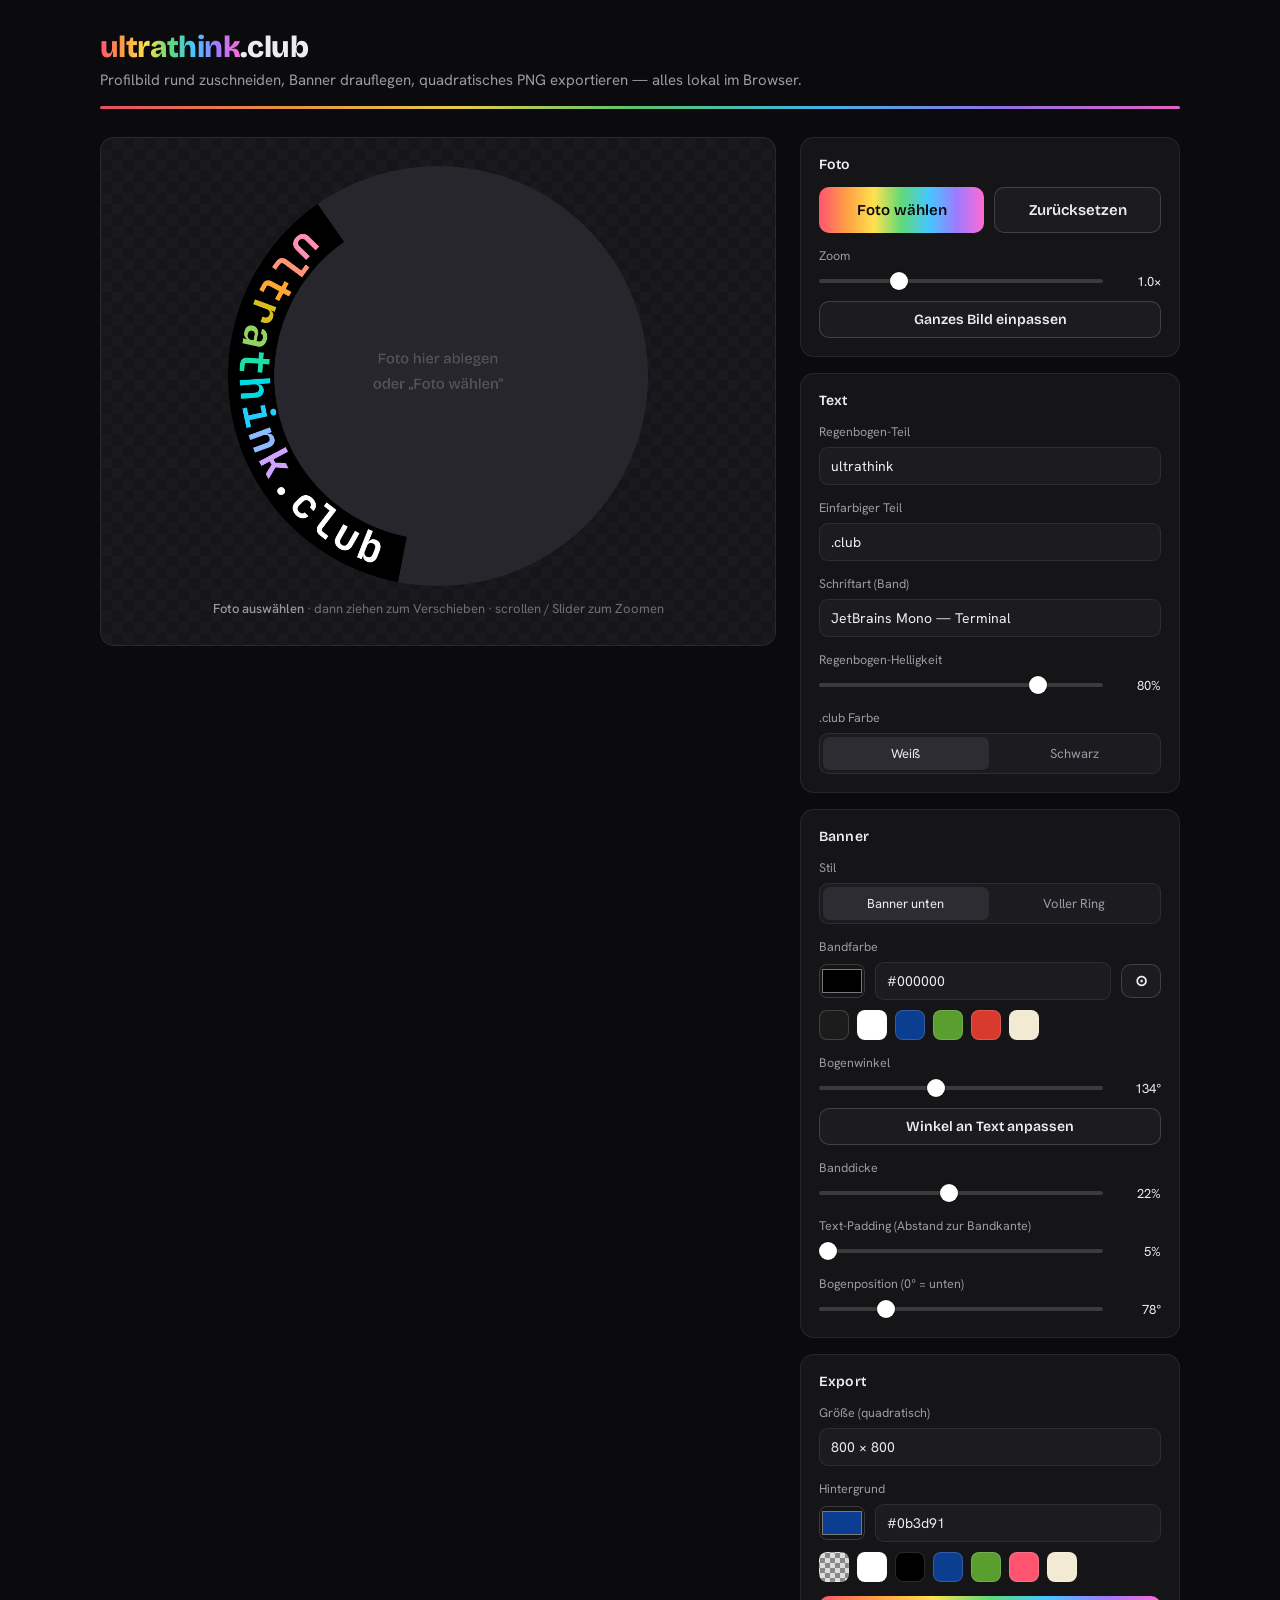
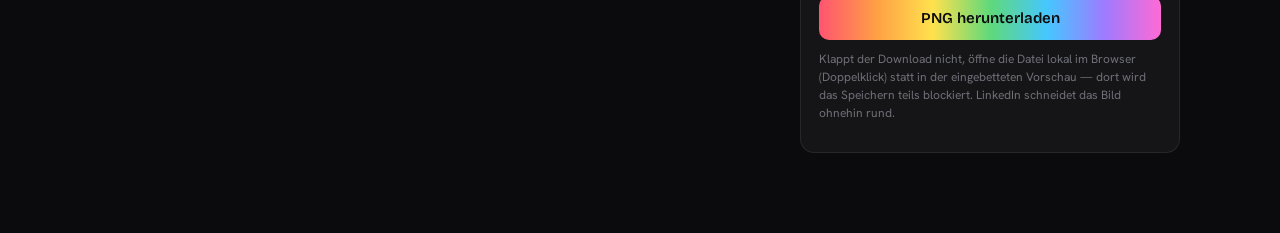
==== avatar/index.html @ 06ddab55 "feat: add avatar/banner generator page Co-Authored-By: Claude Opus 4.8 (1M context) <noreply@anthrop" ====
<!doctype html>
<html lang="de">
    <head>
        <meta charset="utf-8" />
        <meta name="viewport" content="width=device-width, initial-scale=1" />
        <title>ultrathink.club — Profilbild-Banner</title>
        <link rel="preconnect" href="https://fonts.googleapis.com" />
        <link rel="preconnect" href="https://fonts.gstatic.com" crossorigin />
        <link
            href="https://fonts.googleapis.com/css2?family=Bricolage+Grotesque:opsz,wght@12..96,400;12..96,600;12..96,800&family=Hanken+Grotesk:wght@400;500;600&display=swap"
            rel="stylesheet"
        />
        <link
            href="https://fonts.googleapis.com/css2?family=JetBrains+Mono:wght@400;700;800&family=Fira+Code:wght@400;700&display=swap"
            rel="stylesheet"
        />
        <style>
            :root {
                --bg: #0b0b0d;
                --panel: #151517;
                --panel2: #1c1c20;
                --line: rgba(255, 255, 255, 0.08);
                --line2: rgba(255, 255, 255, 0.16);
                --text: #ededf0;
                --muted: #9a9aa3;
                --muted2: #6f6f78;
                --rainbow: linear-gradient(
                    90deg,
                    #ff5470,
                    #ff9f45,
                    #ffe14d,
                    #5fd97a,
                    #46c7ff,
                    #9d7bff,
                    #ff6ad5
                );
                --radius: 14px;
            }
            * {
                box-sizing: border-box;
            }
            html,
            body {
                margin: 0;
            }
            body {
                background: var(--bg);
                color: var(--text);
                font-family: "Hanken Grotesk", sans-serif;
                -webkit-font-smoothing: antialiased;
                min-height: 100vh;
                padding: 32px 20px 64px;
            }
            .rainbow-text {
                background: var(--rainbow);
                -webkit-background-clip: text;
                background-clip: text;
                color: transparent;
            }
            header {
                max-width: 1080px;
                margin: 0 auto 28px;
            }
            .wordmark {
                font-family: "Bricolage Grotesque", sans-serif;
                font-weight: 800;
                font-size: 30px;
                letter-spacing: -0.02em;
                line-height: 1;
            }
            .wordmark .dot {
                color: var(--text);
            }
            header p {
                margin: 8px 0 0;
                color: var(--muted);
                font-size: 15px;
            }
            header .bar {
                height: 3px;
                width: 100%;
                max-width: 1080px;
                margin: 16px auto 0;
                border-radius: 3px;
                background: var(--rainbow);
                opacity: 0.9;
            }

            .layout {
                max-width: 1080px;
                margin: 0 auto;
                display: grid;
                grid-template-columns: 1fr 380px;
                gap: 24px;
                align-items: start;
            }
            @media (max-width: 860px) {
                .layout {
                    grid-template-columns: 1fr;
                }
            }

            /* preview */
            .stage {
                background:
                    linear-gradient(45deg, #1a1a1e 25%, transparent 25%),
                    linear-gradient(-45deg, #1a1a1e 25%, transparent 25%),
                    linear-gradient(45deg, transparent 75%, #1a1a1e 75%),
                    linear-gradient(-45deg, transparent 75%, #1a1a1e 75%);
                background-size: 22px 22px;
                background-position:
                    0 0,
                    0 11px,
                    11px -11px,
                    -11px 0;
                background-color: #161619;
                border: 1px solid var(--line);
                border-radius: var(--radius);
                padding: 28px;
                display: flex;
                flex-direction: column;
                align-items: center;
                gap: 14px;
            }
            .canvas-wrap {
                position: relative;
                width: 100%;
                max-width: 420px;
                aspect-ratio: 1/1;
            }
            canvas {
                width: 100%;
                height: 100%;
                display: block;
                border-radius: 8px;
                cursor: grab;
                touch-action: none;
                user-select: none;
                -webkit-user-drag: none;
            }
            canvas.dragging {
                cursor: grabbing;
            }
            .hint {
                color: var(--muted2);
                font-size: 13px;
                text-align: center;
            }
            .hint b {
                color: var(--muted);
                font-weight: 500;
            }

            /* controls */
            .panel {
                background: var(--panel);
                border: 1px solid var(--line);
                border-radius: var(--radius);
                padding: 18px;
                margin-bottom: 16px;
            }
            .panel h2 {
                font-family: "Bricolage Grotesque", sans-serif;
                font-weight: 600;
                font-size: 14px;
                margin: 0 0 14px;
                color: var(--text);
                letter-spacing: 0.01em;
            }
            .field {
                margin-bottom: 14px;
            }
            .field:last-child {
                margin-bottom: 0;
            }
            label.lbl {
                display: block;
                font-size: 12.5px;
                color: var(--muted);
                margin-bottom: 7px;
            }
            .row {
                display: flex;
                gap: 10px;
                align-items: center;
            }

            input[type="text"],
            select {
                width: 100%;
                background: var(--panel2);
                border: 1px solid var(--line);
                color: var(--text);
                border-radius: 9px;
                padding: 9px 11px;
                font-family: inherit;
                font-size: 14px;
                outline: none;
            }
            input[type="text"]:focus,
            select:focus {
                border-color: var(--line2);
            }
            select {
                appearance: none;
                cursor: pointer;
            }

            input[type="range"] {
                -webkit-appearance: none;
                width: 100%;
                height: 4px;
                border-radius: 4px;
                background: var(--line2);
                outline: none;
                margin: 8px 0;
            }
            input[type="range"]::-webkit-slider-thumb {
                -webkit-appearance: none;
                width: 18px;
                height: 18px;
                border-radius: 50%;
                background: #fff;
                cursor: pointer;
                border: 0;
                box-shadow: 0 0 0 1px rgba(0, 0, 0, 0.3);
            }
            input[type="range"]::-moz-range-thumb {
                width: 18px;
                height: 18px;
                border-radius: 50%;
                background: #fff;
                cursor: pointer;
                border: 0;
            }
            .range-row {
                display: flex;
                align-items: center;
                gap: 12px;
            }
            .range-row .val {
                font-size: 13px;
                color: var(--text);
                min-width: 46px;
                text-align: right;
                font-variant-numeric: tabular-nums;
            }

            .seg {
                display: inline-flex;
                width: 100%;
                background: var(--panel2);
                border: 1px solid var(--line);
                border-radius: 9px;
                padding: 3px;
                gap: 3px;
            }
            .seg button {
                flex: 1;
                background: transparent;
                border: 0;
                color: var(--muted);
                font-family: inherit;
                font-size: 13px;
                padding: 8px 6px;
                border-radius: 7px;
                cursor: pointer;
                transition: 0.12s;
            }
            .seg button.on {
                background: #2c2c32;
                color: var(--text);
            }

            .swatches {
                display: flex;
                gap: 8px;
                align-items: center;
                flex-wrap: wrap;
            }
            .swatch {
                width: 30px;
                height: 30px;
                border-radius: 8px;
                border: 1px solid var(--line2);
                cursor: pointer;
                padding: 0;
            }
            .swatch.on {
                box-shadow:
                    0 0 0 2px var(--bg),
                    0 0 0 4px #fff;
            }
            .swatch.transp {
                background:
                    linear-gradient(45deg, #888 25%, transparent 25%),
                    linear-gradient(-45deg, #888 25%, transparent 25%),
                    linear-gradient(45deg, transparent 75%, #888 75%),
                    linear-gradient(-45deg, transparent 75%, #888 75%);
                background-size: 10px 10px;
                background-position:
                    0 0,
                    0 5px,
                    5px -5px,
                    -5px 0;
                background-color: #ddd;
            }
            .color-row {
                display: flex;
                gap: 10px;
                align-items: center;
                margin-bottom: 10px;
            }
            input[type="color"] {
                flex: 0 0 46px;
                width: 46px;
                height: 34px;
                padding: 0;
                border: 1px solid var(--line2);
                border-radius: 8px;
                background: none;
                cursor: pointer;
            }
            .hexinput {
                flex: 1 1 auto;
                min-width: 0;
            }

            .btn {
                width: 100%;
                border: 0;
                border-radius: 10px;
                padding: 13px;
                font-family: "Bricolage Grotesque", sans-serif;
                font-weight: 600;
                font-size: 15px;
                cursor: pointer;
                color: #0b0b0d;
                background: var(--rainbow);
            }
            .btn:active {
                transform: scale(0.99);
            }
            .btn.ghost {
                background: var(--panel2);
                color: var(--text);
                border: 1px solid var(--line2);
            }
            .btn.ghost:hover {
                border-color: #444;
            }
            .file-row {
                display: flex;
                gap: 10px;
            }
            .file-row .btn {
                flex: 1;
            }
            input[type="file"] {
                display: none;
            }
            .note {
                font-size: 12px;
                color: var(--muted2);
                margin-top: 10px;
                line-height: 1.5;
            }
        </style>
    </head>
    <body>
        <header>
            <div class="wordmark">
                <span class="rainbow-text">ultrathink</span
                ><span class="dot">.club</span>
            </div>
            <p>
                Profilbild rund zuschneiden, Banner drauflegen, quadratisches
                PNG exportieren — alles lokal im Browser.
            </p>
            <div class="bar"></div>
        </header>

        <div class="layout">
            <div class="stage">
                <div class="canvas-wrap">
                    <canvas id="cv" width="800" height="800"></canvas>
                </div>
                <div class="hint" id="hint">
                    <b>Foto auswählen</b> · dann ziehen zum Verschieben ·
                    scrollen / Slider zum Zoomen
                </div>
            </div>

            <div>
                <div class="panel">
                    <h2>Foto</h2>
                    <div class="file-row">
                        <button class="btn" id="pick">Foto wählen</button>
                        <button class="btn ghost" id="clear">
                            Zurücksetzen
                        </button>
                    </div>
                    <input type="file" id="file" accept="image/*" />
                    <div class="field" style="margin-top: 14px">
                        <label class="lbl">Zoom</label>
                        <div class="range-row">
                            <input
                                type="range"
                                id="zoom"
                                min="20"
                                max="320"
                                step="1"
                                value="100"
                            />
                            <span class="val" id="zoomV">1.0×</span>
                        </div>
                        <button
                            class="btn ghost"
                            id="fit"
                            style="
                                margin-top: 10px;
                                padding: 9px;
                                font-size: 14px;
                            "
                        >
                            Ganzes Bild einpassen
                        </button>
                    </div>
                </div>

                <div class="panel">
                    <h2>Text</h2>
                    <div class="field">
                        <label class="lbl">Regenbogen-Teil</label>
                        <input type="text" id="rainbow" value="ultrathink" />
                    </div>
                    <div class="field">
                        <label class="lbl">Einfarbiger Teil</label>
                        <input type="text" id="mono" value=".club" />
                    </div>
                    <div class="field">
                        <label class="lbl">Schriftart (Band)</label>
                        <select id="font">
                            <option value="jetbrains" selected>
                                JetBrains Mono — Terminal
                            </option>
                            <option value="fira">Fira Code — Terminal</option>
                            <option value="consolas">Consolas</option>
                            <option value="courier">Courier New</option>
                            <option value="menlo">Menlo / Monaco</option>
                            <option value="mono">System-Monospace</option>
                            <option value="bricolage">
                                Bricolage (Standard)
                            </option>
                        </select>
                    </div>
                    <div class="field">
                        <label class="lbl">Regenbogen-Helligkeit</label>
                        <div class="range-row">
                            <input
                                type="range"
                                id="rbBright"
                                min="35"
                                max="92"
                                step="1"
                                value="80"
                            />
                            <span class="val" id="rbBrightV">80%</span>
                        </div>
                    </div>
                    <div class="field">
                        <label class="lbl">.club Farbe</label>
                        <div class="seg" id="clubSeg">
                            <button data-v="#ffffff" class="on">Weiß</button>
                            <button data-v="#111111">Schwarz</button>
                        </div>
                    </div>
                </div>

                <div class="panel">
                    <h2>Banner</h2>
                    <div class="field">
                        <label class="lbl">Stil</label>
                        <div class="seg" id="modeSeg">
                            <button data-v="bottom" class="on">
                                Banner unten
                            </button>
                            <button data-v="ring">Voller Ring</button>
                        </div>
                    </div>
                    <div class="field">
                        <label class="lbl">Bandfarbe</label>
                        <div class="color-row">
                            <input
                                type="color"
                                id="bandColor"
                                value="#000000"
                            />
                            <input
                                type="text"
                                id="bandHex"
                                class="hexinput"
                                value="#000000"
                                spellcheck="false"
                            />
                            <button
                                class="btn ghost"
                                id="bandPick"
                                title="Farbe vom Bildschirm/Bild picken"
                                style="
                                    flex: 0 0 auto;
                                    width: 40px;
                                    padding: 0;
                                    height: 34px;
                                "
                            >
                                ⊙
                            </button>
                        </div>
                        <div class="swatches" id="bandSwatches">
                            <button
                                class="swatch"
                                data-c="#1c1c1c"
                                style="background: #1c1c1c"
                            ></button>
                            <button
                                class="swatch"
                                data-c="#ffffff"
                                style="background: #ffffff"
                            ></button>
                            <button
                                class="swatch"
                                data-c="#0b3d91"
                                style="background: #0b3d91"
                            ></button>
                            <button
                                class="swatch"
                                data-c="#5a9e2f"
                                style="background: #5a9e2f"
                            ></button>
                            <button
                                class="swatch"
                                data-c="#d83a2e"
                                style="background: #d83a2e"
                            ></button>
                            <button
                                class="swatch"
                                data-c="#f3ead3"
                                style="background: #f3ead3"
                            ></button>
                        </div>
                    </div>
                    <div class="field">
                        <label class="lbl">Bogenwinkel</label>
                        <div class="range-row">
                            <input
                                type="range"
                                id="sweep"
                                min="20"
                                max="300"
                                step="1"
                                value="160"
                            />
                            <span class="val" id="sweepV">160°</span>
                        </div>
                        <button
                            class="btn ghost"
                            id="fitSweep"
                            style="
                                margin-top: 10px;
                                padding: 9px;
                                font-size: 14px;
                            "
                        >
                            Winkel an Text anpassen
                        </button>
                    </div>
                    <div class="field">
                        <label class="lbl">Banddicke</label>
                        <div class="range-row">
                            <input
                                type="range"
                                id="thick"
                                min="12"
                                max="34"
                                step="1"
                                value="22"
                            />
                            <span class="val" id="thickV">22%</span>
                        </div>
                    </div>
                    <div class="field">
                        <label class="lbl"
                            >Text-Padding (Abstand zur Bandkante)</label
                        >
                        <div class="range-row">
                            <input
                                type="range"
                                id="pad"
                                min="5"
                                max="40"
                                step="1"
                                value="5"
                            />
                            <span class="val" id="padV">5%</span>
                        </div>
                    </div>
                    <div class="field">
                        <label class="lbl">Bogenposition (0° = unten)</label>
                        <div class="range-row">
                            <input
                                type="range"
                                id="rot"
                                min="0"
                                max="360"
                                step="1"
                                value="78"
                            />
                            <span class="val" id="rotV">78°</span>
                        </div>
                    </div>
                </div>

                <div class="panel">
                    <h2>Export</h2>
                    <div class="field">
                        <label class="lbl">Größe (quadratisch)</label>
                        <select id="size">
                            <option value="400">400 × 400</option>
                            <option value="800" selected>800 × 800</option>
                            <option value="1200">1200 × 1200</option>
                        </select>
                    </div>
                    <div class="field">
                        <label class="lbl">Hintergrund</label>
                        <div class="color-row">
                            <input type="color" id="bgColor" value="#0b3d91" />
                            <input
                                type="text"
                                id="bgHex"
                                class="hexinput"
                                value="#0b3d91"
                                spellcheck="false"
                            />
                        </div>
                        <div class="swatches" id="bgSwatches">
                            <button
                                class="swatch transp"
                                data-c="transparent"
                                title="Transparent"
                            ></button>
                            <button
                                class="swatch"
                                data-c="#ffffff"
                                style="background: #ffffff"
                            ></button>
                            <button
                                class="swatch"
                                data-c="#000000"
                                style="background: #000000"
                            ></button>
                            <button
                                class="swatch"
                                data-c="#0b3d91"
                                style="background: #0b3d91"
                            ></button>
                            <button
                                class="swatch"
                                data-c="#5a9e2f"
                                style="background: #5a9e2f"
                            ></button>
                            <button
                                class="swatch"
                                data-c="#ff5470"
                                style="background: #ff5470"
                            ></button>
                            <button
                                class="swatch"
                                data-c="#f3ead3"
                                style="background: #f3ead3"
                            ></button>
                        </div>
                    </div>
                    <button class="btn" id="download">PNG herunterladen</button>
                    <p class="note">
                        Klappt der Download nicht, öffne die Datei lokal im
                        Browser (Doppelklick) statt in der eingebetteten
                        Vorschau — dort wird das Speichern teils blockiert.
                        LinkedIn schneidet das Bild ohnehin rund.
                    </p>
                </div>
            </div>
        </div>

        <script>
            (function () {
                var cv = document.getElementById("cv");
                var ctx = cv.getContext("2d");
                var img = null;
                var zoom = 1,
                    panX = 0,
                    panY = 0;

                var state = {
                    rainbow: "ultrathink",
                    mono: ".club",
                    club: "#ffffff",
                    font: "jetbrains",
                    rbBright: 80,
                    mode: "bottom",
                    bandColor: "#000000",
                    sweep: 160,
                    thick: 22,
                    rot: 78,
                    pad: 5,
                    size: 800,
                    bg: "transparent",
                };

                var UI_FONT = '"Bricolage Grotesque", sans-serif';
                var FONTS = {
                    jetbrains: {
                        label: "JetBrains Mono",
                        css: '"JetBrains Mono", monospace',
                        weight: "700",
                        load: '700 100px "JetBrains Mono"',
                    },
                    fira: {
                        label: "Fira Code",
                        css: '"Fira Code", monospace',
                        weight: "700",
                        load: '700 100px "Fira Code"',
                    },
                    consolas: {
                        label: "Consolas",
                        css: 'Consolas, "Lucida Console", monospace',
                        weight: "700",
                        load: null,
                    },
                    courier: {
                        label: "Courier New",
                        css: '"Courier New", Courier, monospace',
                        weight: "700",
                        load: null,
                    },
                    menlo: {
                        label: "Menlo / Monaco",
                        css: "Menlo, Monaco, monospace",
                        weight: "700",
                        load: null,
                    },
                    mono: {
                        label: "System-Monospace",
                        css: "monospace",
                        weight: "700",
                        load: null,
                    },
                    bricolage: {
                        label: "Bricolage (Standard)",
                        css: '"Bricolage Grotesque", sans-serif',
                        weight: "800",
                        load: '800 100px "Bricolage Grotesque"',
                    },
                };
                function bandFont(px) {
                    var f = FONTS[state.font] || FONTS.jetbrains;
                    return f.weight + " " + px + "px " + f.css;
                }

                function luminance(hex) {
                    var c = hex.replace("#", "");
                    if (c.length === 3) {
                        c = c[0] + c[0] + c[1] + c[1] + c[2] + c[2];
                    }
                    var r = parseInt(c.substr(0, 2), 16) / 255,
                        g = parseInt(c.substr(2, 2), 16) / 255,
                        b = parseInt(c.substr(4, 2), 16) / 255;
                    return 0.2126 * r + 0.7152 * g + 0.0722 * b;
                }

                function setSize() {
                    cv.width = state.size;
                    cv.height = state.size;
                }

                var OKLCH = (function () {
                    try {
                        var t = document
                            .createElement("canvas")
                            .getContext("2d");
                        t.fillStyle = "#000000";
                        t.fillStyle = "oklch(0.7 0.1 200)";
                        return t.fillStyle !== "#000000";
                    } catch (e) {
                        return false;
                    }
                })();

                function rainbowColor(i, n) {
                    var hue = n > 1 ? (i / (n - 1)) * 300 : 0;
                    if (OKLCH) {
                        var L = state.rbBright / 100; // perceived lightness, uniform across hues
                        return (
                            "oklch(" +
                            L.toFixed(3) +
                            " 0.16 " +
                            hue.toFixed(1) +
                            ")"
                        );
                    }
                    // fallback: approximate perceptual correction in HSL (blues get a lightness boost)
                    var base = state.rbBright;
                    var corr =
                        1 - 0.28 * Math.exp(-Math.pow((hue - 260) / 55, 2)); // dip compensation around blue/violet
                    var L = Math.max(20, Math.min(92, base / corr));
                    return (
                        "hsl(" + hue.toFixed(1) + ",85%," + L.toFixed(0) + "%)"
                    );
                }

                function colorForIndex(i) {
                    var n = state.rainbow.length;
                    if (i < n) {
                        return rainbowColor(i, n);
                    }
                    return state.club;
                }

                function render() {
                    var S = cv.width,
                        cx = S / 2,
                        cy = S / 2;
                    ctx.clearRect(0, 0, S, S);

                    var outerR = S / 2;
                    var tFrac = state.thick / 100;
                    var bandThick, centerR, photoR;

                    if (state.mode === "ring") {
                        bandThick = outerR * tFrac;
                        centerR = outerR - bandThick / 2;
                        photoR = outerR - bandThick;
                    } else {
                        photoR = outerR;
                        bandThick = outerR * tFrac;
                        centerR = photoR - bandThick / 2;
                    }

                    // background as a round matte (square corners stay transparent)
                    if (state.bg !== "transparent") {
                        ctx.fillStyle = state.bg;
                        ctx.beginPath();
                        ctx.arc(cx, cy, outerR, 0, Math.PI * 2);
                        ctx.fill();
                    }

                    // photo (round)
                    ctx.save();
                    ctx.beginPath();
                    ctx.arc(cx, cy, photoR, 0, Math.PI * 2);
                    ctx.closePath();
                    ctx.clip();
                    if (img) {
                        var base = Math.max(
                            (2 * photoR) / img.width,
                            (2 * photoR) / img.height,
                        );
                        var sc = base * zoom;
                        var dw = img.width * sc,
                            dh = img.height * sc;
                        ctx.drawImage(
                            img,
                            cx - dw / 2 + panX,
                            cy - dh / 2 + panY,
                            dw,
                            dh,
                        );
                    } else {
                        ctx.fillStyle = "#26262c";
                        ctx.fillRect(
                            cx - photoR,
                            cy - photoR,
                            2 * photoR,
                            2 * photoR,
                        );
                        ctx.fillStyle = "#54545e";
                        ctx.font = "500 " + S * 0.035 + "px " + UI_FONT;
                        ctx.textAlign = "center";
                        ctx.textBaseline = "middle";
                        ctx.fillText("Foto hier ablegen", cx, cy - S * 0.04);
                        ctx.fillText("oder „Foto wählen“", cx, cy + S * 0.02);
                    }
                    ctx.restore();

                    // band
                    var sweepRad = (state.sweep * Math.PI) / 180;
                    var rot = (state.rot * Math.PI) / 180;
                    ctx.lineWidth = bandThick;
                    ctx.strokeStyle = state.bandColor;
                    ctx.lineCap = "butt";
                    if (state.mode === "ring") {
                        ctx.beginPath();
                        ctx.arc(cx, cy, centerR, 0, Math.PI * 2);
                        ctx.stroke();
                    } else {
                        var half = sweepRad / 2;
                        ctx.beginPath();
                        ctx.arc(
                            cx,
                            cy,
                            centerR,
                            Math.PI / 2 + rot - half,
                            Math.PI / 2 + rot + half,
                        );
                        ctx.stroke();
                    }

                    // curved text
                    drawCurvedText(cx, cy, centerR, bandThick, sweepRad, rot);
                }

                function drawCurvedText(
                    cx,
                    cy,
                    centerR,
                    bandThick,
                    sweepRad,
                    rot,
                ) {
                    var full = state.rainbow + state.mono;
                    if (!full.length) return;
                    var textSpan =
                        state.mode === "ring"
                            ? Math.min(sweepRad, Math.PI * 1.1)
                            : Math.max(sweepRad - 0.22, 0.3);
                    var lsFrac = 0.04;

                    // fit font size to span at probe size
                    var probe = 100;
                    ctx.font = bandFont(probe);
                    var wProbe = 0;
                    for (var i = 0; i < full.length; i++) {
                        wProbe +=
                            ctx.measureText(full[i]).width + probe * lsFrac;
                    }
                    wProbe -= probe * lsFrac;
                    var target = textSpan * centerR;
                    var fontSize = (probe * target) / wProbe;
                    var capFont =
                        bandThick * Math.max(0.1, 1 - 2 * (state.pad / 100));
                    fontSize = Math.min(fontSize, capFont);
                    if (!isFinite(fontSize) || fontSize <= 0) return;

                    ctx.font = bandFont(fontSize);
                    var ls = fontSize * lsFrac;
                    var totalW = 0;
                    for (var j = 0; j < full.length; j++) {
                        totalW += ctx.measureText(full[j]).width + ls;
                    }
                    totalW -= ls;
                    var totalAng = totalW / centerR;

                    ctx.save();
                    ctx.translate(cx, cy);
                    ctx.rotate(rot || 0);
                    ctx.textAlign = "center";
                    ctx.textBaseline = "middle";
                    var ang = totalAng / 2;
                    for (var k = 0; k < full.length; k++) {
                        var ch = full[k];
                        var cw = ctx.measureText(ch).width / centerR;
                        ang -= cw / 2;
                        ctx.save();
                        ctx.rotate(ang);
                        ctx.translate(0, centerR);
                        ctx.fillStyle = colorForIndex(k);
                        ctx.fillText(ch, 0, 0);
                        ctx.restore();
                        ang -= cw / 2 + ls / centerR;
                    }
                    ctx.restore();
                }

                function idealSweepDeg() {
                    var S = cv.width,
                        outerR = S / 2,
                        tFrac = state.thick / 100;
                    var bandThick = outerR * tFrac,
                        centerR = outerR - bandThick / 2;
                    var full = state.rainbow + state.mono;
                    if (!full.length) return state.sweep;
                    var lsFrac = 0.04,
                        probe = 100;
                    ctx.font = bandFont(probe);
                    var wProbe = 0;
                    for (var i = 0; i < full.length; i++) {
                        wProbe +=
                            ctx.measureText(full[i]).width + probe * lsFrac;
                    }
                    wProbe -= probe * lsFrac;
                    var capFont =
                        bandThick * Math.max(0.1, 1 - 2 * (state.pad / 100));
                    var totalW = (wProbe / probe) * capFont;
                    var sweepRad = totalW / centerR + 0.22;
                    var deg = Math.round((sweepRad * 180) / Math.PI);
                    return Math.max(20, Math.min(300, deg));
                }
                function applyIdealSweep() {
                    state.sweep = idealSweepDeg();
                    document.getElementById("sweep").value = state.sweep;
                    document.getElementById("sweepV").textContent =
                        state.sweep + "°";
                    render();
                }

                // ---- image loading ----
                function setHint(html) {
                    document.getElementById("hint").innerHTML = html;
                }
                function loadFile(f) {
                    if (!f) {
                        return;
                    }
                    if (f.type && f.type.indexOf("image/") !== 0) {
                        setHint(
                            "<b>Das ist kein Bild.</b> Bitte JPG, PNG oder WebP wählen.",
                        );
                        return;
                    }
                    setHint("Lade Bild …");
                    var reader = new FileReader();
                    reader.onload = function () {
                        var im = new Image();
                        im.onload = function () {
                            img = im;
                            zoom = 1;
                            panX = 0;
                            panY = 0;
                            document.getElementById("zoom").value = 100;
                            document.getElementById("zoomV").textContent =
                                "1.0×";
                            setHint(
                                "Ziehen zum Verschieben · scrollen / Slider zum Zoomen",
                            );
                            render();
                        };
                        im.onerror = function () {
                            setHint(
                                "<b>Format konnte nicht geladen werden.</b> Bei HEIC/HEIF (iPhone) bitte in JPG/PNG umwandeln.",
                            );
                        };
                        im.src = reader.result;
                    };
                    reader.onerror = function () {
                        setHint("<b>Datei konnte nicht gelesen werden.</b>");
                    };
                    reader.readAsDataURL(f);
                }
                document.getElementById("pick").onclick = function () {
                    document.getElementById("file").click();
                };
                document.getElementById("file").onchange = function (e) {
                    var f = e.target.files[0];
                    loadFile(f);
                    e.target.value = "";
                };
                document.getElementById("clear").onclick = function () {
                    img = null;
                    zoom = 1;
                    panX = 0;
                    panY = 0;
                    document.getElementById("zoom").value = 100;
                    document.getElementById("zoomV").textContent = "1.0×";
                    document.getElementById("hint").innerHTML =
                        "<b>Foto auswählen</b> · dann ziehen zum Verschieben · scrollen / Slider zum Zoomen";
                    render();
                };

                // prevent the browser from navigating to / opening a dropped file anywhere on the page
                ["dragover", "drop"].forEach(function (ev) {
                    window.addEventListener(
                        ev,
                        function (e) {
                            e.preventDefault();
                        },
                        false,
                    );
                });
                var stage = document.querySelector(".stage");
                ["dragenter", "dragover"].forEach(function (ev) {
                    stage.addEventListener(ev, function (e) {
                        e.preventDefault();
                        stage.style.borderColor = "var(--line2)";
                    });
                });
                ["dragleave", "drop"].forEach(function (ev) {
                    stage.addEventListener(ev, function () {
                        stage.style.borderColor = "var(--line)";
                    });
                });
                stage.addEventListener("drop", function (e) {
                    e.preventDefault();
                    var f =
                        e.dataTransfer &&
                        e.dataTransfer.files &&
                        e.dataTransfer.files[0];
                    if (f) loadFile(f);
                });

                // pan
                var dragging = false,
                    lastX = 0,
                    lastY = 0;
                function ratio() {
                    return cv.width / cv.getBoundingClientRect().width;
                }
                cv.addEventListener("pointerdown", function (e) {
                    if (!img) return;
                    dragging = true;
                    cv.classList.add("dragging");
                    lastX = e.clientX;
                    lastY = e.clientY;
                    cv.setPointerCapture(e.pointerId);
                });
                cv.addEventListener("pointermove", function (e) {
                    if (!dragging) return;
                    var r = ratio();
                    panX += (e.clientX - lastX) * r;
                    panY += (e.clientY - lastY) * r;
                    lastX = e.clientX;
                    lastY = e.clientY;
                    render();
                });
                cv.addEventListener("pointerup", function (e) {
                    dragging = false;
                    cv.classList.remove("dragging");
                });
                cv.addEventListener("pointercancel", function () {
                    dragging = false;
                    cv.classList.remove("dragging");
                });
                cv.addEventListener(
                    "wheel",
                    function (e) {
                        if (!img) return;
                        e.preventDefault();
                        zoom *= e.deltaY < 0 ? 1.06 : 0.94;
                        zoom = Math.max(0.2, Math.min(3.2, zoom));
                        var s = document.getElementById("zoom");
                        s.value = Math.round(zoom * 100);
                        document.getElementById("zoomV").textContent =
                            zoom.toFixed(1) + "×";
                        render();
                    },
                    { passive: false },
                );

                // ---- controls ----
                function seg(id, key, after) {
                    var box = document.getElementById(id);
                    box.addEventListener("click", function (e) {
                        var b = e.target.closest("button");
                        if (!b) return;
                        state[key] = b.getAttribute("data-v");
                        box.querySelectorAll("button").forEach(function (x) {
                            x.classList.remove("on");
                        });
                        b.classList.add("on");
                        if (after) after();
                        render();
                    });
                }
                seg("clubSeg", "club");
                seg("modeSeg", "mode");

                document
                    .getElementById("rainbow")
                    .addEventListener("input", function (e) {
                        state.rainbow = e.target.value;
                        render();
                    });
                document
                    .getElementById("mono")
                    .addEventListener("input", function (e) {
                        state.mono = e.target.value;
                        render();
                    });
                document
                    .getElementById("rbBright")
                    .addEventListener("input", function (e) {
                        state.rbBright = +e.target.value;
                        document.getElementById("rbBrightV").textContent =
                            state.rbBright + "%";
                        render();
                    });
                document
                    .getElementById("font")
                    .addEventListener("change", function (e) {
                        state.font = e.target.value;
                        render();
                        ensureBandFont(function () {
                            applyIdealSweep();
                        });
                    });

                function normHex(v) {
                    v = (v || "").trim().replace(/^#/, "");
                    if (/^[0-9a-fA-F]{3}$/.test(v)) {
                        v = v[0] + v[0] + v[1] + v[1] + v[2] + v[2];
                    }
                    return /^[0-9a-fA-F]{6}$/.test(v)
                        ? "#" + v.toLowerCase()
                        : null;
                }

                // ---- band color ----
                var bandColorInput = document.getElementById("bandColor");
                var bandHexInput = document.getElementById("bandHex");
                function setBandColor(hex, fromHexField) {
                    state.bandColor = hex;
                    bandColorInput.value = hex;
                    if (!fromHexField) bandHexInput.value = hex;
                    render();
                }
                bandColorInput.addEventListener("input", function (e) {
                    setBandColor(e.target.value, false);
                });
                bandHexInput.addEventListener("input", function (e) {
                    var h = normHex(e.target.value);
                    if (h) setBandColor(h, true);
                });
                document
                    .querySelectorAll("#bandSwatches .swatch")
                    .forEach(function (s) {
                        s.addEventListener("click", function () {
                            setBandColor(s.getAttribute("data-c"), false);
                        });
                    });
                (function () {
                    var pick = document.getElementById("bandPick");
                    if (window.EyeDropper) {
                        pick.addEventListener("click", function () {
                            try {
                                new window.EyeDropper()
                                    .open()
                                    .then(function (r) {
                                        if (r && r.sRGBHex)
                                            setBandColor(r.sRGBHex, false);
                                    })
                                    .catch(function () {});
                            } catch (e) {}
                        });
                    } else {
                        pick.title =
                            "Pipette wird von diesem Browser nicht unterstützt (Chrome/Edge)";
                        pick.addEventListener("click", function () {
                            setHint(
                                "<b>Pipette nicht verfügbar.</b> Sie funktioniert in Chrome/Edge; sonst Farbwähler oder Hex nutzen.",
                            );
                        });
                    }
                })();

                // ---- background ----
                var bgColorInput = document.getElementById("bgColor");
                var bgHexInput = document.getElementById("bgHex");
                function setBgColor(hex, fromHexField) {
                    if (hex === "transparent") {
                        state.bg = "transparent";
                        render();
                        return;
                    }
                    state.bg = hex;
                    bgColorInput.value = hex;
                    if (!fromHexField) bgHexInput.value = hex;
                    render();
                }
                bgColorInput.addEventListener("input", function (e) {
                    setBgColor(e.target.value, false);
                });
                bgHexInput.addEventListener("input", function (e) {
                    var h = normHex(e.target.value);
                    if (h) setBgColor(h, true);
                });
                document
                    .querySelectorAll("#bgSwatches .swatch")
                    .forEach(function (s) {
                        s.addEventListener("click", function () {
                            setBgColor(s.getAttribute("data-c"), false);
                        });
                    });

                document
                    .getElementById("sweep")
                    .addEventListener("input", function (e) {
                        state.sweep = +e.target.value;
                        document.getElementById("sweepV").textContent =
                            state.sweep + "°";
                        render();
                    });
                document
                    .getElementById("thick")
                    .addEventListener("input", function (e) {
                        state.thick = +e.target.value;
                        document.getElementById("thickV").textContent =
                            state.thick + "%";
                        render();
                    });
                document
                    .getElementById("rot")
                    .addEventListener("input", function (e) {
                        state.rot = +e.target.value;
                        document.getElementById("rotV").textContent =
                            state.rot + "°";
                        render();
                    });
                document
                    .getElementById("pad")
                    .addEventListener("input", function (e) {
                        state.pad = +e.target.value;
                        document.getElementById("padV").textContent =
                            state.pad + "%";
                        render();
                    });
                document
                    .getElementById("fitSweep")
                    .addEventListener("click", applyIdealSweep);
                document
                    .getElementById("zoom")
                    .addEventListener("input", function (e) {
                        zoom = +e.target.value / 100;
                        document.getElementById("zoomV").textContent =
                            zoom.toFixed(1) + "×";
                        render();
                    });

                function syncZoomUI() {
                    document.getElementById("zoom").value = Math.round(
                        zoom * 100,
                    );
                    document.getElementById("zoomV").textContent =
                        zoom.toFixed(1) + "×";
                }
                function fitWhole() {
                    if (!img) {
                        return;
                    }
                    var S = cv.width,
                        outerR = S / 2,
                        tFrac = state.thick / 100;
                    var photoR =
                        state.mode === "ring"
                            ? outerR - outerR * tFrac
                            : outerR;
                    var d = 2 * photoR;
                    var cover = Math.max(d / img.width, d / img.height);
                    var contain = Math.min(d / img.width, d / img.height);
                    zoom = Math.max(0.2, Math.min(3.2, contain / cover));
                    panX = 0;
                    panY = 0;
                    syncZoomUI();
                    render();
                }
                document
                    .getElementById("fit")
                    .addEventListener("click", fitWhole);

                document
                    .getElementById("size")
                    .addEventListener("change", function (e) {
                        state.size = +e.target.value;
                        setSize();
                        render();
                    });

                function outName() {
                    return (
                        ((state.rainbow + state.mono)
                            .replace(/[^a-z0-9._-]+/gi, "-")
                            .replace(/^-+|-+$/g, "") || "banner") + ".png"
                    );
                }
                function triggerDownload(url, name, revoke) {
                    var a = document.createElement("a");
                    a.href = url;
                    a.download = name;
                    a.rel = "noopener";
                    document.body.appendChild(a);
                    a.click();
                    a.remove();
                    if (revoke)
                        setTimeout(function () {
                            URL.revokeObjectURL(url);
                        }, 2000);
                }
                function fallbackOpen(dataUrl) {
                    var w = window.open();
                    if (w) {
                        w.document.write(
                            "<title>" +
                                outName() +
                                '</title><img src="' +
                                dataUrl +
                                '" style="max-width:100%">' +
                                '<p style="font-family:sans-serif">Rechtsklick auf das Bild → „Bild speichern unter …“</p>',
                        );
                        w.document.close();
                    } else {
                        setHint(
                            "<b>Download blockiert.</b> Bitte die Datei lokal im Browser öffnen (Doppelklick), nicht in der Vorschau.",
                        );
                    }
                }
                document
                    .getElementById("download")
                    .addEventListener("click", function () {
                        render();
                        var name = outName();
                        try {
                            if (cv.toBlob) {
                                cv.toBlob(function (blob) {
                                    if (!blob) {
                                        try {
                                            fallbackOpen(
                                                cv.toDataURL("image/png"),
                                            );
                                        } catch (e) {
                                            setHint(
                                                "<b>Export fehlgeschlagen.</b>",
                                            );
                                        }
                                        return;
                                    }
                                    triggerDownload(
                                        URL.createObjectURL(blob),
                                        name,
                                        true,
                                    );
                                }, "image/png");
                            } else {
                                triggerDownload(
                                    cv.toDataURL("image/png"),
                                    name,
                                    false,
                                );
                            }
                        } catch (err) {
                            try {
                                fallbackOpen(cv.toDataURL("image/png"));
                            } catch (e) {
                                setHint(
                                    "<b>Export fehlgeschlagen.</b> Bitte Datei lokal öffnen.",
                                );
                            }
                        }
                    });

                // load the selected band font, then re-render (so measureText matches the rendered glyphs)
                function ensureBandFont(cb) {
                    var f = FONTS[state.font] || FONTS.jetbrains;
                    if (f.load && document.fonts && document.fonts.load) {
                        document.fonts
                            .load(f.load)
                            .then(function () {
                                cb && cb();
                            })
                            .catch(function () {
                                cb && cb();
                            });
                    } else if (cb) {
                        cb();
                    }
                }

                // initial render once the display font is ready (so curved text measures correctly)
                setSize();
                function init() {
                    ensureBandFont(applyIdealSweep);
                    applyIdealSweep();
                }
                if (document.fonts && document.fonts.load) {
                    document.fonts
                        .load('800 100px "Bricolage Grotesque"')
                        .then(init)
                        .catch(init);
                    document.fonts.ready.then(function () {
                        applyIdealSweep();
                    });
                } else {
                    init();
                }
            })();
        </script>
    </body>
</html>
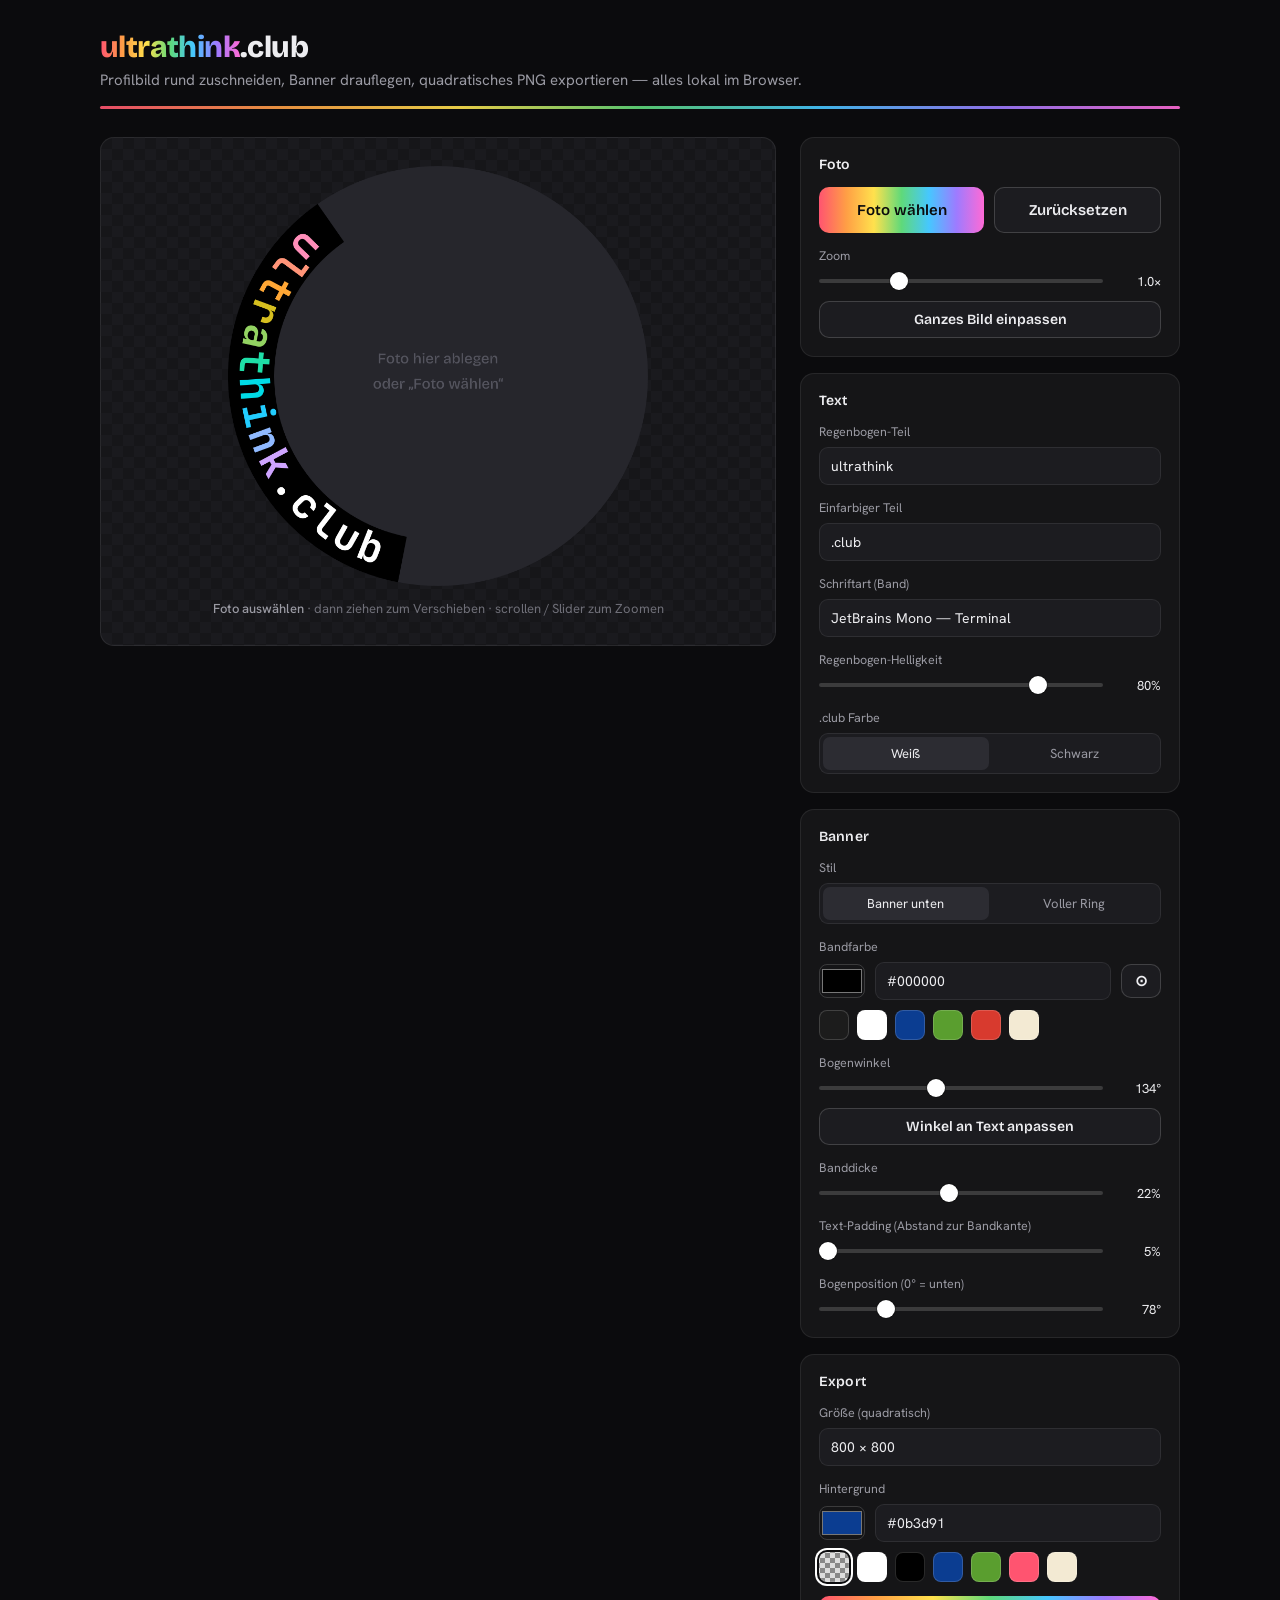
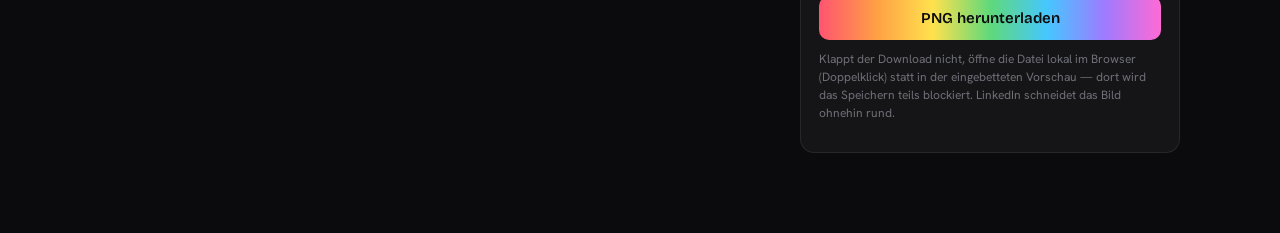
==== commit 596ce070: "fix: address review findings on avatar generator - rescale pan when export size changes so compositi" ====
--- a/avatar/index.html
+++ b/avatar/index.html
@@ -3,7 +3,12 @@
     <head>
         <meta charset="utf-8" />
         <meta name="viewport" content="width=device-width, initial-scale=1" />
+        <meta
+            name="description"
+            content="Profilbild rund zuschneiden, Banner drauflegen, quadratisches PNG exportieren — alles lokal im Browser."
+        />
         <title>ultrathink.club — Profilbild-Banner</title>
+        <link rel="icon" href="/favicon.svg" type="image/svg+xml" />
         <link rel="preconnect" href="https://fonts.googleapis.com" />
         <link rel="preconnect" href="https://fonts.gstatic.com" crossorigin />
         <link
@@ -383,7 +388,14 @@
         <div class="layout">
             <div class="stage">
                 <div class="canvas-wrap">
-                    <canvas id="cv" width="800" height="800"></canvas>
+                    <canvas
+                        id="cv"
+                        width="800"
+                        height="800"
+                        role="img"
+                        aria-label="Vorschau des Profilbilds mit Banner"
+                        >Vorschau des Profilbilds mit Banner</canvas
+                    >
                 </div>
                 <div class="hint" id="hint">
                     <b>Foto auswählen</b> · dann ziehen zum Verschieben ·
@@ -402,7 +414,7 @@
                     </div>
                     <input type="file" id="file" accept="image/*" />
                     <div class="field" style="margin-top: 14px">
-                        <label class="lbl">Zoom</label>
+                        <label class="lbl" for="zoom">Zoom</label>
                         <div class="range-row">
                             <input
                                 type="range"
@@ -431,15 +443,15 @@
                 <div class="panel">
                     <h2>Text</h2>
                     <div class="field">
-                        <label class="lbl">Regenbogen-Teil</label>
+                        <label class="lbl" for="rainbow">Regenbogen-Teil</label>
                         <input type="text" id="rainbow" value="ultrathink" />
                     </div>
                     <div class="field">
-                        <label class="lbl">Einfarbiger Teil</label>
+                        <label class="lbl" for="mono">Einfarbiger Teil</label>
                         <input type="text" id="mono" value=".club" />
                     </div>
                     <div class="field">
-                        <label class="lbl">Schriftart (Band)</label>
+                        <label class="lbl" for="font">Schriftart (Band)</label>
                         <select id="font">
                             <option value="jetbrains" selected>
                                 JetBrains Mono — Terminal
@@ -455,7 +467,9 @@
                         </select>
                     </div>
                     <div class="field">
-                        <label class="lbl">Regenbogen-Helligkeit</label>
+                        <label class="lbl" for="rbBright"
+                            >Regenbogen-Helligkeit</label
+                        >
                         <div class="range-row">
                             <input
                                 type="range"
@@ -489,7 +503,7 @@
                         </div>
                     </div>
                     <div class="field">
-                        <label class="lbl">Bandfarbe</label>
+                        <label class="lbl" for="bandColor">Bandfarbe</label>
                         <div class="color-row">
                             <input
                                 type="color"
@@ -551,7 +565,7 @@
                         </div>
                     </div>
                     <div class="field">
-                        <label class="lbl">Bogenwinkel</label>
+                        <label class="lbl" for="sweep">Bogenwinkel</label>
                         <div class="range-row">
                             <input
                                 type="range"
@@ -576,7 +590,7 @@
                         </button>
                     </div>
                     <div class="field">
-                        <label class="lbl">Banddicke</label>
+                        <label class="lbl" for="thick">Banddicke</label>
                         <div class="range-row">
                             <input
                                 type="range"
@@ -590,7 +604,7 @@
                         </div>
                     </div>
                     <div class="field">
-                        <label class="lbl"
+                        <label class="lbl" for="pad"
                             >Text-Padding (Abstand zur Bandkante)</label
                         >
                         <div class="range-row">
@@ -606,7 +620,9 @@
                         </div>
                     </div>
                     <div class="field">
-                        <label class="lbl">Bogenposition (0° = unten)</label>
+                        <label class="lbl" for="rot"
+                            >Bogenposition (0° = unten)</label
+                        >
                         <div class="range-row">
                             <input
                                 type="range"
@@ -624,7 +640,9 @@
                 <div class="panel">
                     <h2>Export</h2>
                     <div class="field">
-                        <label class="lbl">Größe (quadratisch)</label>
+                        <label class="lbl" for="size"
+                            >Größe (quadratisch)</label
+                        >
                         <select id="size">
                             <option value="400">400 × 400</option>
                             <option value="800" selected>800 × 800</option>
@@ -632,7 +650,7 @@
                         </select>
                     </div>
                     <div class="field">
-                        <label class="lbl">Hintergrund</label>
+                        <label class="lbl" for="bgColor">Hintergrund</label>
                         <div class="color-row">
                             <input type="color" id="bgColor" value="#0b3d91" />
                             <input
@@ -767,17 +785,6 @@
                     return f.weight + " " + px + "px " + f.css;
                 }
 
-                function luminance(hex) {
-                    var c = hex.replace("#", "");
-                    if (c.length === 3) {
-                        c = c[0] + c[0] + c[1] + c[1] + c[2] + c[2];
-                    }
-                    var r = parseInt(c.substr(0, 2), 16) / 255,
-                        g = parseInt(c.substr(2, 2), 16) / 255,
-                        b = parseInt(c.substr(4, 2), 16) / 255;
-                    return 0.2126 * r + 0.7152 * g + 0.0722 * b;
-                }
-
                 function setSize() {
                     cv.width = state.size;
                     cv.height = state.size;
@@ -819,11 +826,23 @@
                 }
 
                 function colorForIndex(i) {
-                    var n = state.rainbow.length;
+                    // count code points, not UTF-16 units (emoji etc.)
+                    var n = Array.from(state.rainbow).length;
                     if (i < n) {
                         return rainbowColor(i, n);
                     }
                     return state.club;
+                }
+
+                // coalesce high-frequency events (drag/wheel) into one render per frame
+                var rafPending = false;
+                function scheduleRender() {
+                    if (rafPending) return;
+                    rafPending = true;
+                    requestAnimationFrame(function () {
+                        rafPending = false;
+                        render();
+                    });
                 }
 
                 function render() {
@@ -927,7 +946,8 @@
                     sweepRad,
                     rot,
                 ) {
-                    var full = state.rainbow + state.mono;
+                    // split into code points so emoji/surrogate pairs stay intact
+                    var full = Array.from(state.rainbow + state.mono);
                     if (!full.length) return;
                     var textSpan =
                         state.mode === "ring"
@@ -987,7 +1007,7 @@
                         tFrac = state.thick / 100;
                     var bandThick = outerR * tFrac,
                         centerR = outerR - bandThick / 2;
-                    var full = state.rainbow + state.mono;
+                    var full = Array.from(state.rainbow + state.mono);
                     if (!full.length) return state.sweep;
                     var lsFrac = 0.04,
                         probe = 100;
@@ -1129,7 +1149,7 @@
                     panY += (e.clientY - lastY) * r;
                     lastX = e.clientX;
                     lastY = e.clientY;
-                    render();
+                    scheduleRender();
                 });
                 cv.addEventListener("pointerup", function (e) {
                     dragging = false;
@@ -1150,13 +1170,13 @@
                         s.value = Math.round(zoom * 100);
                         document.getElementById("zoomV").textContent =
                             zoom.toFixed(1) + "×";
-                        render();
+                        scheduleRender();
                     },
                     { passive: false },
                 );
 
                 // ---- controls ----
-                function seg(id, key, after) {
+                function seg(id, key) {
                     var box = document.getElementById(id);
                     box.addEventListener("click", function (e) {
                         var b = e.target.closest("button");
@@ -1166,7 +1186,6 @@
                             x.classList.remove("on");
                         });
                         b.classList.add("on");
-                        if (after) after();
                         render();
                     });
                 }
@@ -1213,6 +1232,18 @@
                         : null;
                 }
 
+                // highlight the swatch matching the current color (if any)
+                function markSwatch(boxId, color) {
+                    document
+                        .querySelectorAll("#" + boxId + " .swatch")
+                        .forEach(function (s) {
+                            s.classList.toggle(
+                                "on",
+                                s.getAttribute("data-c") === color,
+                            );
+                        });
+                }
+
                 // ---- band color ----
                 var bandColorInput = document.getElementById("bandColor");
                 var bandHexInput = document.getElementById("bandHex");
@@ -1220,6 +1251,7 @@
                     state.bandColor = hex;
                     bandColorInput.value = hex;
                     if (!fromHexField) bandHexInput.value = hex;
+                    markSwatch("bandSwatches", hex);
                     render();
                 }
                 bandColorInput.addEventListener("input", function (e) {
@@ -1267,12 +1299,14 @@
                 function setBgColor(hex, fromHexField) {
                     if (hex === "transparent") {
                         state.bg = "transparent";
+                        markSwatch("bgSwatches", "transparent");
                         render();
                         return;
                     }
                     state.bg = hex;
                     bgColorInput.value = hex;
                     if (!fromHexField) bgHexInput.value = hex;
+                    markSwatch("bgSwatches", hex);
                     render();
                 }
                 bgColorInput.addEventListener("input", function (e) {
@@ -1290,9 +1324,11 @@
                         });
                     });
 
+                var sweepTouched = false;
                 document
                     .getElementById("sweep")
                     .addEventListener("input", function (e) {
+                        sweepTouched = true;
                         state.sweep = +e.target.value;
                         document.getElementById("sweepV").textContent =
                             state.sweep + "°";
@@ -1368,7 +1404,13 @@
                 document
                     .getElementById("size")
                     .addEventListener("change", function (e) {
+                        var prev = state.size;
                         state.size = +e.target.value;
+                        // pan is stored in canvas pixels — rescale so the
+                        // composition stays identical at the new size
+                        var f = state.size / prev;
+                        panX *= f;
+                        panY *= f;
                         setSize();
                         render();
                     });
@@ -1396,15 +1438,16 @@
                 function fallbackOpen(dataUrl) {
                     var w = window.open();
                     if (w) {
-                        w.document.write(
-                            "<title>" +
-                                outName() +
-                                '</title><img src="' +
-                                dataUrl +
-                                '" style="max-width:100%">' +
-                                '<p style="font-family:sans-serif">Rechtsklick auf das Bild → „Bild speichern unter …“</p>',
-                        );
-                        w.document.close();
+                        w.document.title = outName();
+                        var im = w.document.createElement("img");
+                        im.src = dataUrl;
+                        im.style.maxWidth = "100%";
+                        var p = w.document.createElement("p");
+                        p.style.fontFamily = "sans-serif";
+                        p.textContent =
+                            "Rechtsklick auf das Bild → „Bild speichern unter …“";
+                        w.document.body.appendChild(im);
+                        w.document.body.appendChild(p);
                     } else {
                         setHint(
                             "<b>Download blockiert.</b> Bitte die Datei lokal im Browser öffnen (Doppelklick), nicht in der Vorschau.",
@@ -1472,6 +1515,15 @@
                     }
                 }
 
+                // accessible names for the color-only swatch buttons
+                document.querySelectorAll(".swatch").forEach(function (s) {
+                    var name = s.title || s.getAttribute("data-c");
+                    if (!s.title) s.title = name;
+                    s.setAttribute("aria-label", name);
+                });
+                markSwatch("bandSwatches", state.bandColor);
+                markSwatch("bgSwatches", state.bg);
+
                 // initial render once the display font is ready (so curved text measures correctly)
                 setSize();
                 function init() {
@@ -1484,7 +1536,8 @@
                         .then(init)
                         .catch(init);
                     document.fonts.ready.then(function () {
-                        applyIdealSweep();
+                        // re-fit once webfonts are in — unless the user already set a sweep
+                        if (!sweepTouched) applyIdealSweep();
                     });
                 } else {
                     init();
